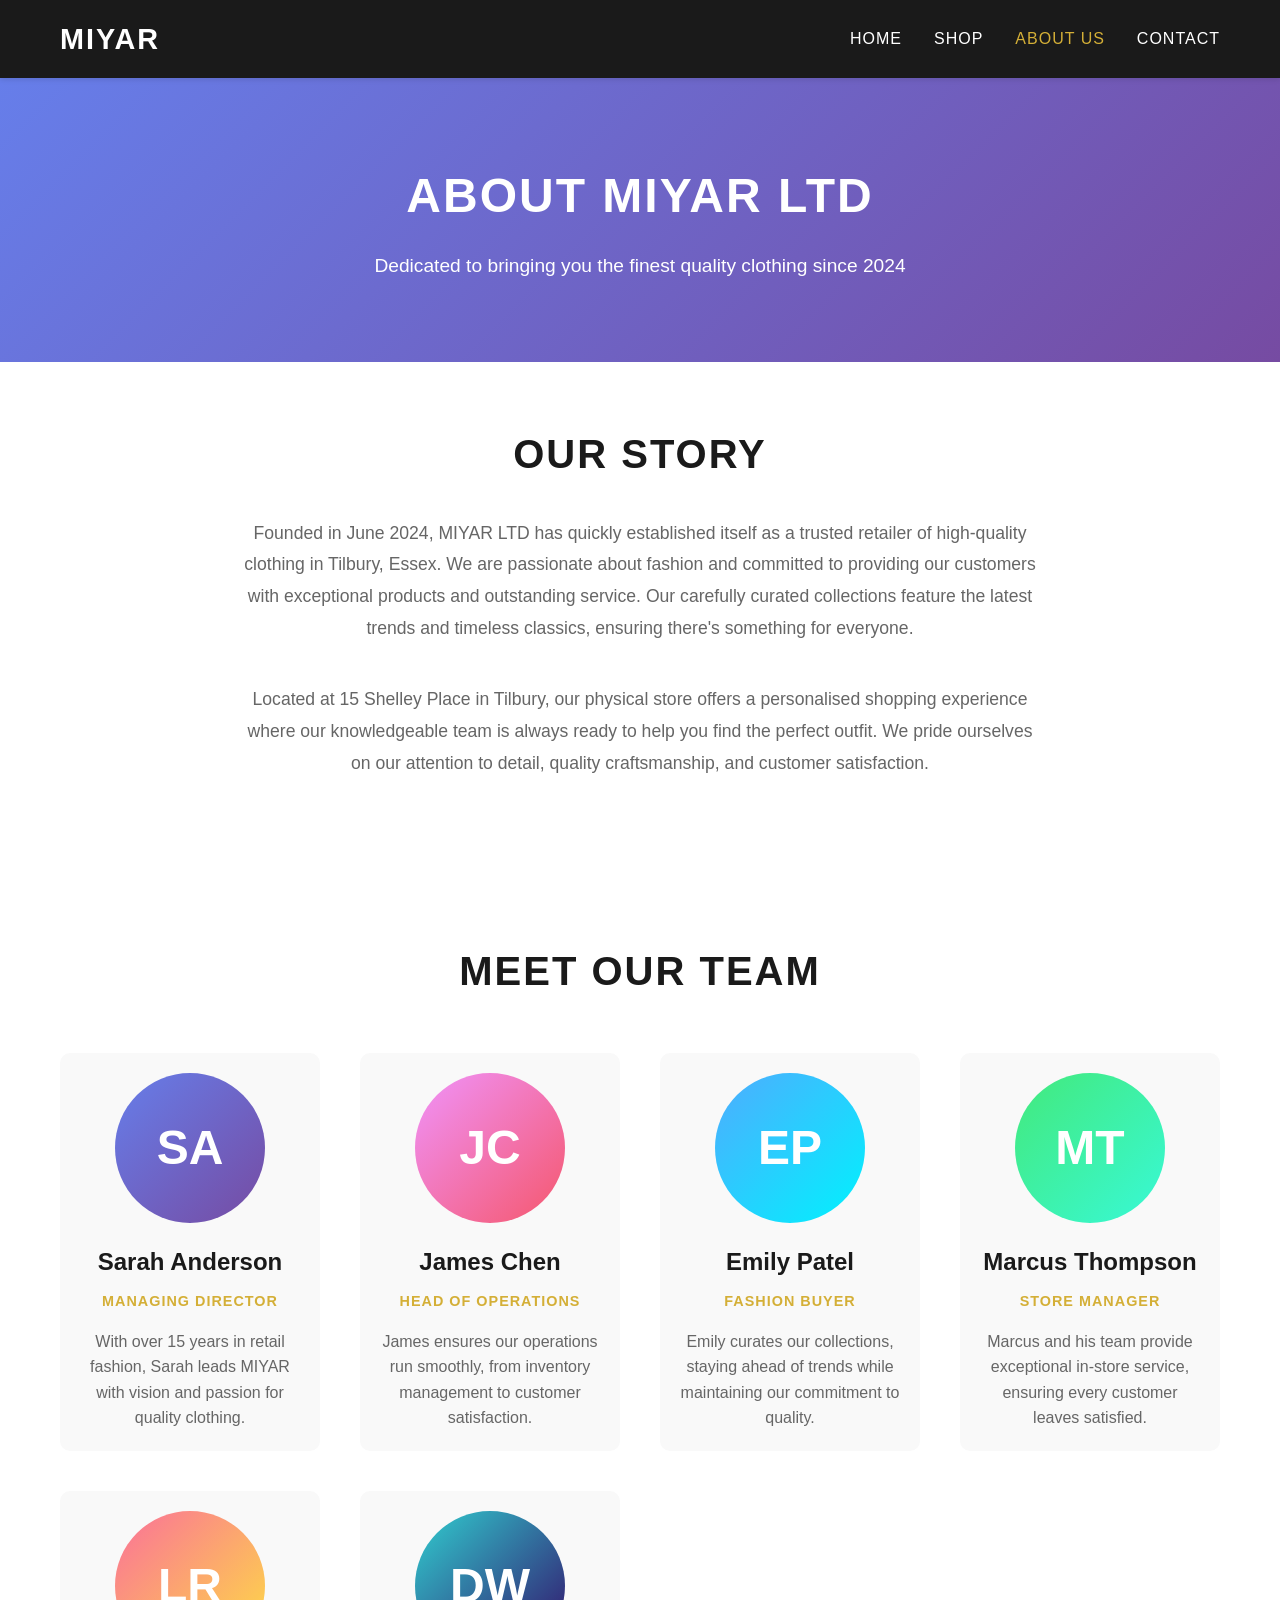
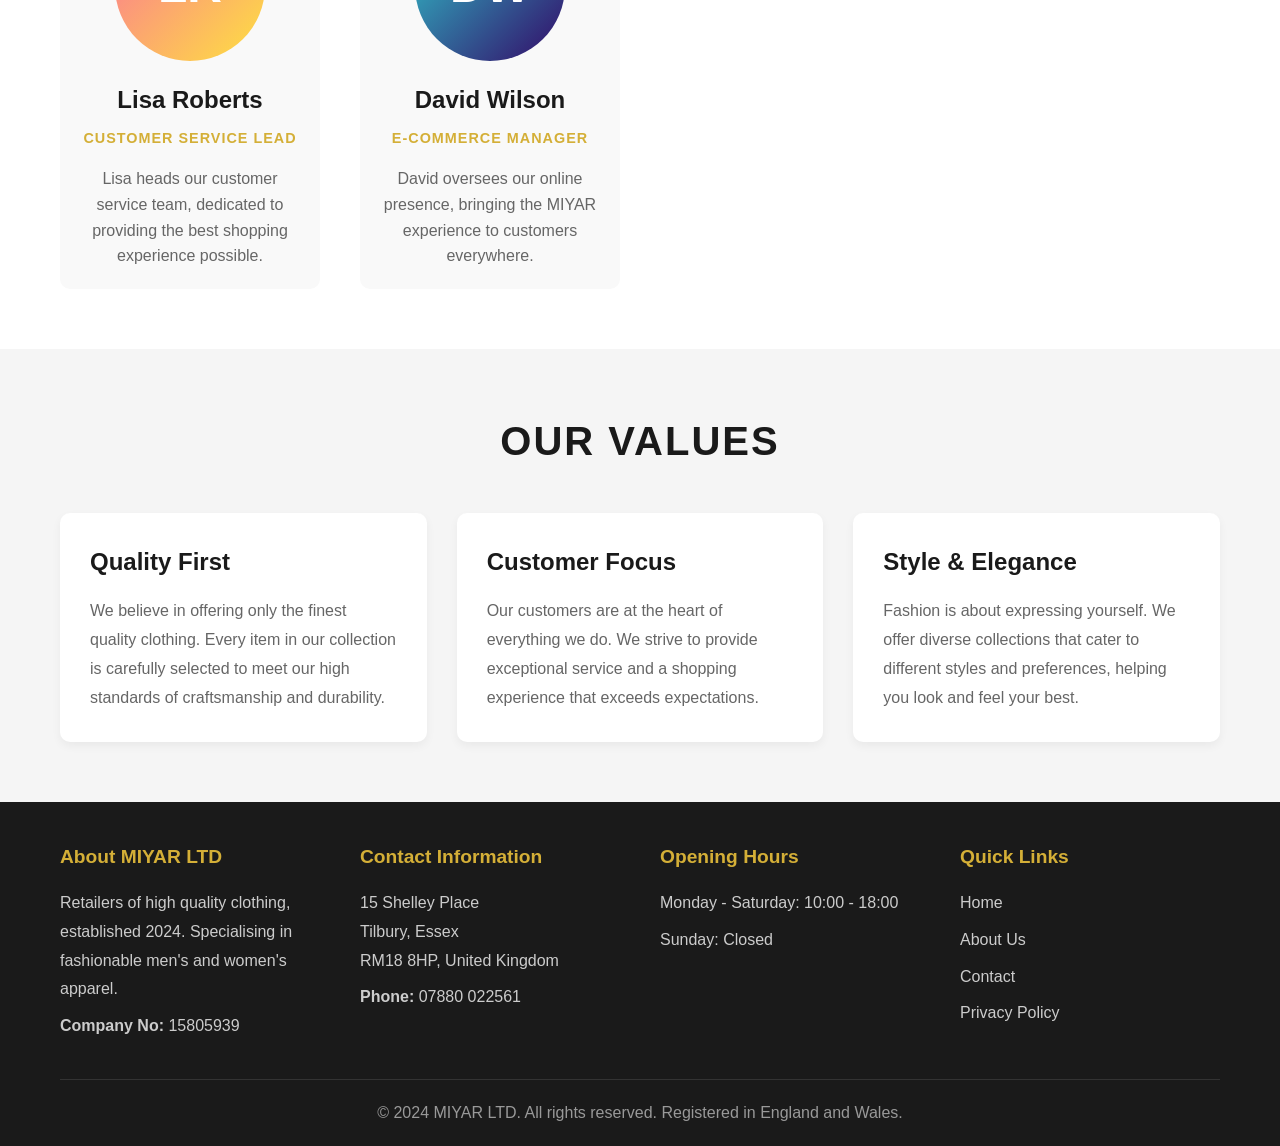
==== about.html @ 46262194 "Create MIYAR LTD website with complete pages - Add index.html with hero banner, product categories, " ====
<!DOCTYPE html>
<html lang="en">
<head>
    <meta charset="UTF-8">
    <meta name="viewport" content="width=device-width, initial-scale=1.0">
    <meta name="description" content="Learn about MIYAR LTD and our dedicated team of fashion professionals. Established in 2024, we are passionate about bringing quality clothing to Tilbury and beyond.">
    <meta name="keywords" content="about MIYAR, team, fashion professionals, Tilbury clothing store">
    <link rel="canonical" href="http://miyar.uk/about.html">
    <title>About Us - MIYAR LTD: Retailers of High Quality Clothing</title>
    <style>
        * {
            margin: 0;
            padding: 0;
            box-sizing: border-box;
        }

        body {
            font-family: 'Segoe UI', Tahoma, Geneva, Verdana, sans-serif;
            line-height: 1.6;
            color: #333;
            background-color: #fff;
        }

        /* Navigation */
        nav {
            background-color: #1a1a1a;
            padding: 1rem 0;
            box-shadow: 0 2px 5px rgba(0,0,0,0.1);
            position: sticky;
            top: 0;
            z-index: 1000;
        }

        nav .container {
            max-width: 1200px;
            margin: 0 auto;
            padding: 0 20px;
            display: flex;
            justify-content: space-between;
            align-items: center;
        }

        nav .logo {
            color: #fff;
            font-size: 1.8rem;
            font-weight: bold;
            text-decoration: none;
            letter-spacing: 2px;
        }

        nav ul {
            display: flex;
            list-style: none;
            gap: 2rem;
        }

        nav ul li a {
            color: #fff;
            text-decoration: none;
            font-size: 1rem;
            transition: color 0.3s;
            text-transform: uppercase;
            letter-spacing: 1px;
        }

        nav ul li a:hover,
        nav ul li a.active {
            color: #d4af37;
        }

        /* Container */
        .container {
            max-width: 1200px;
            margin: 0 auto;
            padding: 0 20px;
        }

        /* Page Header */
        .page-header {
            background: linear-gradient(135deg, #667eea 0%, #764ba2 100%);
            color: #fff;
            padding: 80px 0;
            text-align: center;
        }

        .page-header h1 {
            font-size: 3rem;
            margin-bottom: 1rem;
            text-transform: uppercase;
            letter-spacing: 2px;
        }

        .page-header p {
            font-size: 1.2rem;
            max-width: 700px;
            margin: 0 auto;
        }

        /* Content Section */
        .content-section {
            padding: 60px 0;
        }

        .section-title {
            text-align: center;
            font-size: 2.5rem;
            margin-bottom: 2rem;
            color: #1a1a1a;
            text-transform: uppercase;
            letter-spacing: 2px;
        }

        .section-text {
            max-width: 800px;
            margin: 0 auto 40px;
            text-align: center;
            color: #666;
            font-size: 1.1rem;
            line-height: 1.8;
        }

        /* Team Section */
        .team-grid {
            display: grid;
            grid-template-columns: repeat(auto-fit, minmax(250px, 1fr));
            gap: 40px;
            margin-top: 50px;
        }

        .team-member {
            text-align: center;
            padding: 20px;
            background: #f9f9f9;
            border-radius: 10px;
            transition: transform 0.3s, box-shadow 0.3s;
        }

        .team-member:hover {
            transform: translateY(-5px);
            box-shadow: 0 8px 20px rgba(0,0,0,0.1);
        }

        .avatar {
            width: 150px;
            height: 150px;
            border-radius: 50%;
            margin: 0 auto 20px;
            display: flex;
            align-items: center;
            justify-content: center;
            font-size: 3rem;
            font-weight: bold;
            color: #fff;
            text-transform: uppercase;
        }

        .avatar-1 { background: linear-gradient(135deg, #667eea 0%, #764ba2 100%); }
        .avatar-2 { background: linear-gradient(135deg, #f093fb 0%, #f5576c 100%); }
        .avatar-3 { background: linear-gradient(135deg, #4facfe 0%, #00f2fe 100%); }
        .avatar-4 { background: linear-gradient(135deg, #43e97b 0%, #38f9d7 100%); }
        .avatar-5 { background: linear-gradient(135deg, #fa709a 0%, #fee140 100%); }
        .avatar-6 { background: linear-gradient(135deg, #30cfd0 0%, #330867 100%); }

        .team-member h3 {
            font-size: 1.5rem;
            margin-bottom: 0.5rem;
            color: #1a1a1a;
        }

        .team-member .role {
            color: #d4af37;
            font-weight: bold;
            margin-bottom: 1rem;
            text-transform: uppercase;
            letter-spacing: 1px;
            font-size: 0.9rem;
        }

        .team-member p {
            color: #666;
            line-height: 1.6;
        }

        /* Values Section */
        .values-section {
            background-color: #f5f5f5;
            padding: 60px 0;
        }

        .values-grid {
            display: grid;
            grid-template-columns: repeat(auto-fit, minmax(300px, 1fr));
            gap: 30px;
            margin-top: 40px;
        }

        .value-card {
            background: #fff;
            padding: 30px;
            border-radius: 10px;
            box-shadow: 0 4px 10px rgba(0,0,0,0.05);
        }

        .value-card h3 {
            font-size: 1.5rem;
            margin-bottom: 1rem;
            color: #1a1a1a;
        }

        .value-card p {
            color: #666;
            line-height: 1.8;
        }

        /* Footer */
        footer {
            background-color: #1a1a1a;
            color: #fff;
            padding: 40px 0 20px;
        }

        .footer-content {
            display: grid;
            grid-template-columns: repeat(auto-fit, minmax(250px, 1fr));
            gap: 40px;
            margin-bottom: 30px;
        }

        .footer-section h3 {
            margin-bottom: 1rem;
            color: #d4af37;
            font-size: 1.2rem;
        }

        .footer-section p,
        .footer-section a {
            color: #ccc;
            text-decoration: none;
            display: block;
            margin-bottom: 0.5rem;
            line-height: 1.8;
        }

        .footer-section a:hover {
            color: #d4af37;
        }

        .footer-links {
            list-style: none;
        }

        .footer-links li {
            margin-bottom: 0.5rem;
        }

        .footer-bottom {
            text-align: center;
            padding-top: 20px;
            border-top: 1px solid #333;
            color: #999;
        }

        /* Responsive */
        @media (max-width: 768px) {
            nav .container {
                flex-direction: column;
                gap: 1rem;
            }

            nav ul {
                flex-wrap: wrap;
                justify-content: center;
                gap: 1rem;
            }

            .page-header h1 {
                font-size: 2rem;
            }

            .section-title {
                font-size: 2rem;
            }

            .team-grid {
                grid-template-columns: 1fr;
            }
        }
    </style>
</head>
<body>
    <!-- Navigation -->
    <nav>
        <div class="container">
            <a href="index.html" class="logo">MIYAR</a>
            <ul>
                <li><a href="index.html">Home</a></li>
                <li><a href="index.html#shop">Shop</a></li>
                <li><a href="about.html" class="active">About Us</a></li>
                <li><a href="contact.html">Contact</a></li>
            </ul>
        </div>
    </nav>

    <!-- Page Header -->
    <section class="page-header">
        <div class="container">
            <h1>About MIYAR LTD</h1>
            <p>Dedicated to bringing you the finest quality clothing since 2024</p>
        </div>
    </section>

    <!-- About Content -->
    <section class="content-section">
        <div class="container">
            <h2 class="section-title">Our Story</h2>
            <p class="section-text">
                Founded in June 2024, MIYAR LTD has quickly established itself as a trusted retailer of high-quality clothing
                in Tilbury, Essex. We are passionate about fashion and committed to providing our customers with exceptional
                products and outstanding service. Our carefully curated collections feature the latest trends and timeless classics,
                ensuring there's something for everyone.
            </p>
            <p class="section-text">
                Located at 15 Shelley Place in Tilbury, our physical store offers a personalised shopping experience where our
                knowledgeable team is always ready to help you find the perfect outfit. We pride ourselves on our attention to
                detail, quality craftsmanship, and customer satisfaction.
            </p>
        </div>
    </section>

    <!-- Team Section -->
    <section class="content-section" style="background-color: #fff;">
        <div class="container">
            <h2 class="section-title">Meet Our Team</h2>
            <div class="team-grid">
                <div class="team-member">
                    <div class="avatar avatar-1">SA</div>
                    <h3>Sarah Anderson</h3>
                    <p class="role">Managing Director</p>
                    <p>With over 15 years in retail fashion, Sarah leads MIYAR with vision and passion for quality clothing.</p>
                </div>
                <div class="team-member">
                    <div class="avatar avatar-2">JC</div>
                    <h3>James Chen</h3>
                    <p class="role">Head of Operations</p>
                    <p>James ensures our operations run smoothly, from inventory management to customer satisfaction.</p>
                </div>
                <div class="team-member">
                    <div class="avatar avatar-3">EP</div>
                    <h3>Emily Patel</h3>
                    <p class="role">Fashion Buyer</p>
                    <p>Emily curates our collections, staying ahead of trends while maintaining our commitment to quality.</p>
                </div>
                <div class="team-member">
                    <div class="avatar avatar-4">MT</div>
                    <h3>Marcus Thompson</h3>
                    <p class="role">Store Manager</p>
                    <p>Marcus and his team provide exceptional in-store service, ensuring every customer leaves satisfied.</p>
                </div>
                <div class="team-member">
                    <div class="avatar avatar-5">LR</div>
                    <h3>Lisa Roberts</h3>
                    <p class="role">Customer Service Lead</p>
                    <p>Lisa heads our customer service team, dedicated to providing the best shopping experience possible.</p>
                </div>
                <div class="team-member">
                    <div class="avatar avatar-6">DW</div>
                    <h3>David Wilson</h3>
                    <p class="role">E-Commerce Manager</p>
                    <p>David oversees our online presence, bringing the MIYAR experience to customers everywhere.</p>
                </div>
            </div>
        </div>
    </section>

    <!-- Values Section -->
    <section class="values-section">
        <div class="container">
            <h2 class="section-title">Our Values</h2>
            <div class="values-grid">
                <div class="value-card">
                    <h3>Quality First</h3>
                    <p>We believe in offering only the finest quality clothing. Every item in our collection is carefully selected
                    to meet our high standards of craftsmanship and durability.</p>
                </div>
                <div class="value-card">
                    <h3>Customer Focus</h3>
                    <p>Our customers are at the heart of everything we do. We strive to provide exceptional service and a shopping
                    experience that exceeds expectations.</p>
                </div>
                <div class="value-card">
                    <h3>Style & Elegance</h3>
                    <p>Fashion is about expressing yourself. We offer diverse collections that cater to different styles and
                    preferences, helping you look and feel your best.</p>
                </div>
            </div>
        </div>
    </section>

    <!-- Footer -->
    <footer>
        <div class="container">
            <div class="footer-content">
                <div class="footer-section">
                    <h3>About MIYAR LTD</h3>
                    <p>Retailers of high quality clothing, established 2024. Specialising in fashionable men's and women's apparel.</p>
                    <p><strong>Company No:</strong> 15805939</p>
                </div>
                <div class="footer-section">
                    <h3>Contact Information</h3>
                    <p>15 Shelley Place<br>
                    Tilbury, Essex<br>
                    RM18 8HP, United Kingdom</p>
                    <p><strong>Phone:</strong> 07880 022561</p>
                </div>
                <div class="footer-section">
                    <h3>Opening Hours</h3>
                    <p>Monday - Saturday: 10:00 - 18:00</p>
                    <p>Sunday: Closed</p>
                </div>
                <div class="footer-section">
                    <h3>Quick Links</h3>
                    <ul class="footer-links">
                        <li><a href="index.html">Home</a></li>
                        <li><a href="about.html">About Us</a></li>
                        <li><a href="contact.html">Contact</a></li>
                        <li><a href="privacy.html">Privacy Policy</a></li>
                    </ul>
                </div>
            </div>
            <div class="footer-bottom">
                <p>&copy; 2024 MIYAR LTD. All rights reserved. Registered in England and Wales.</p>
            </div>
        </div>
    </footer>
</body>
</html>
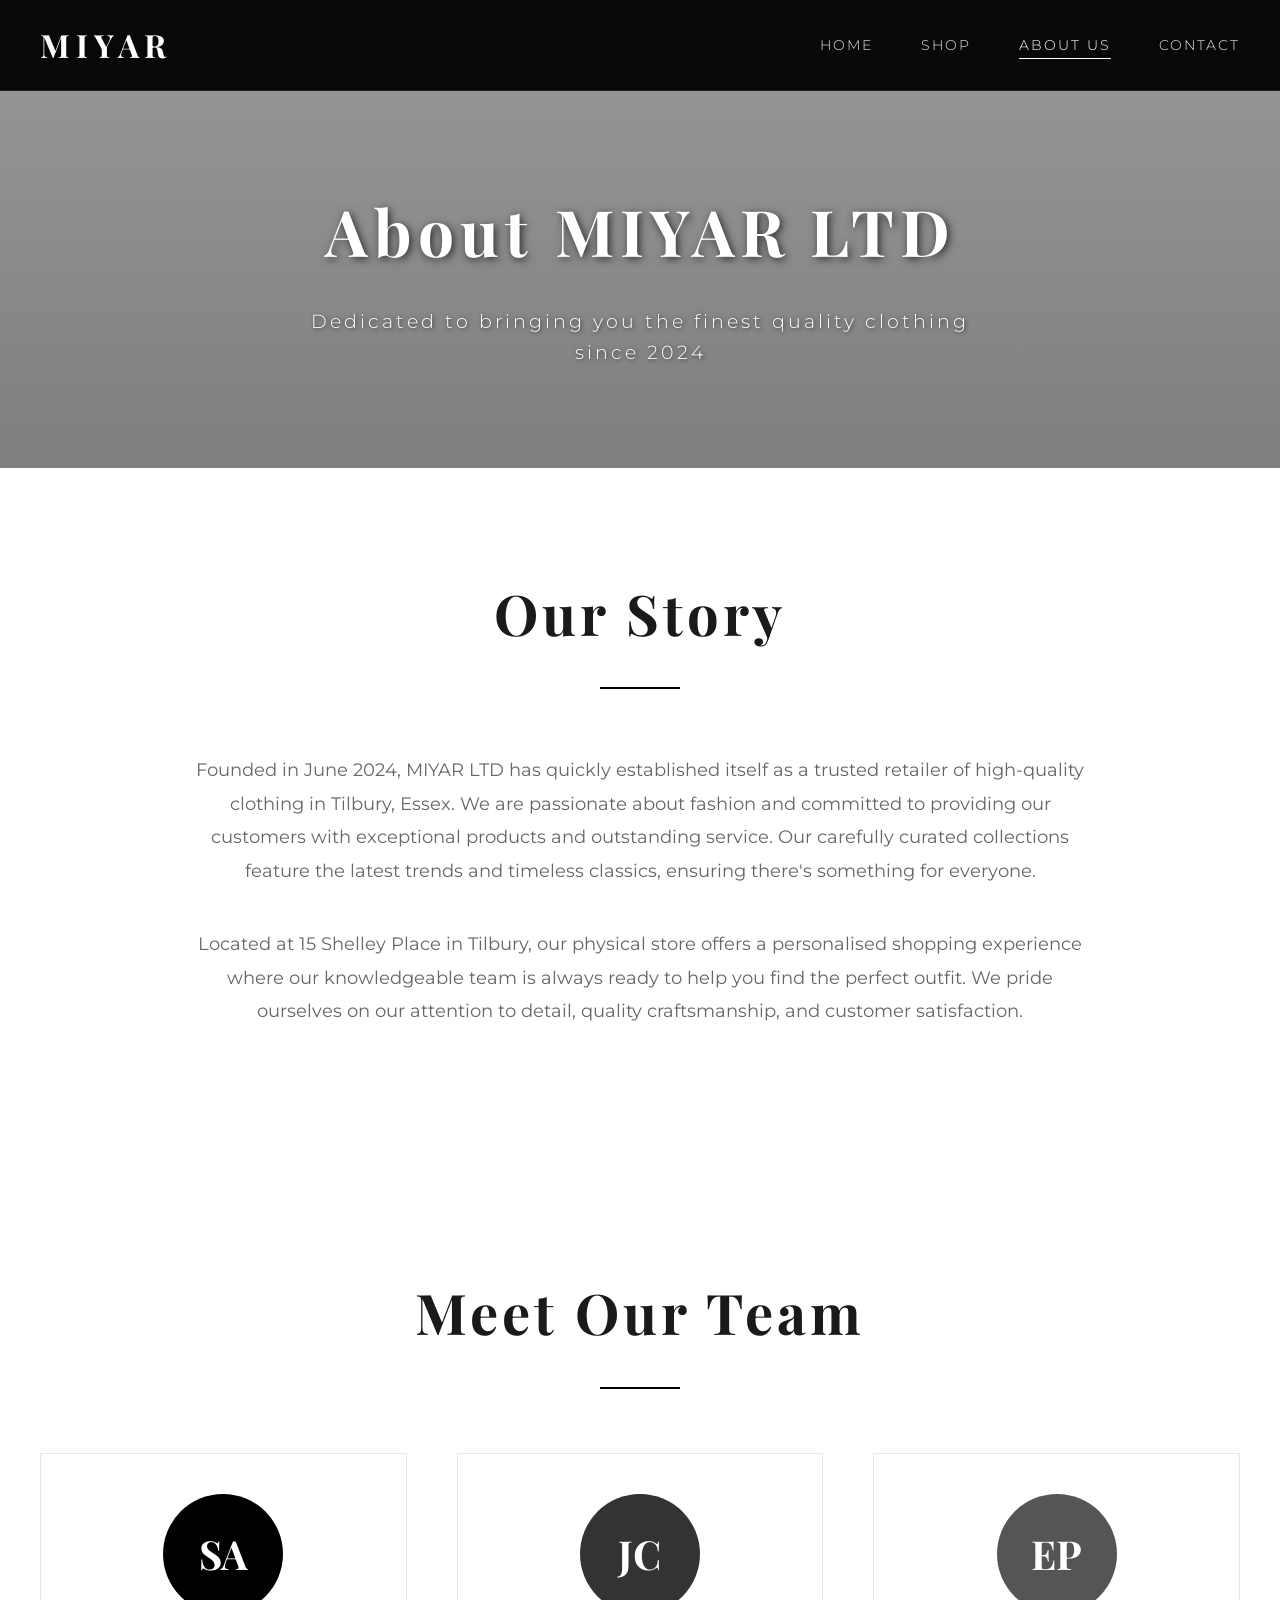
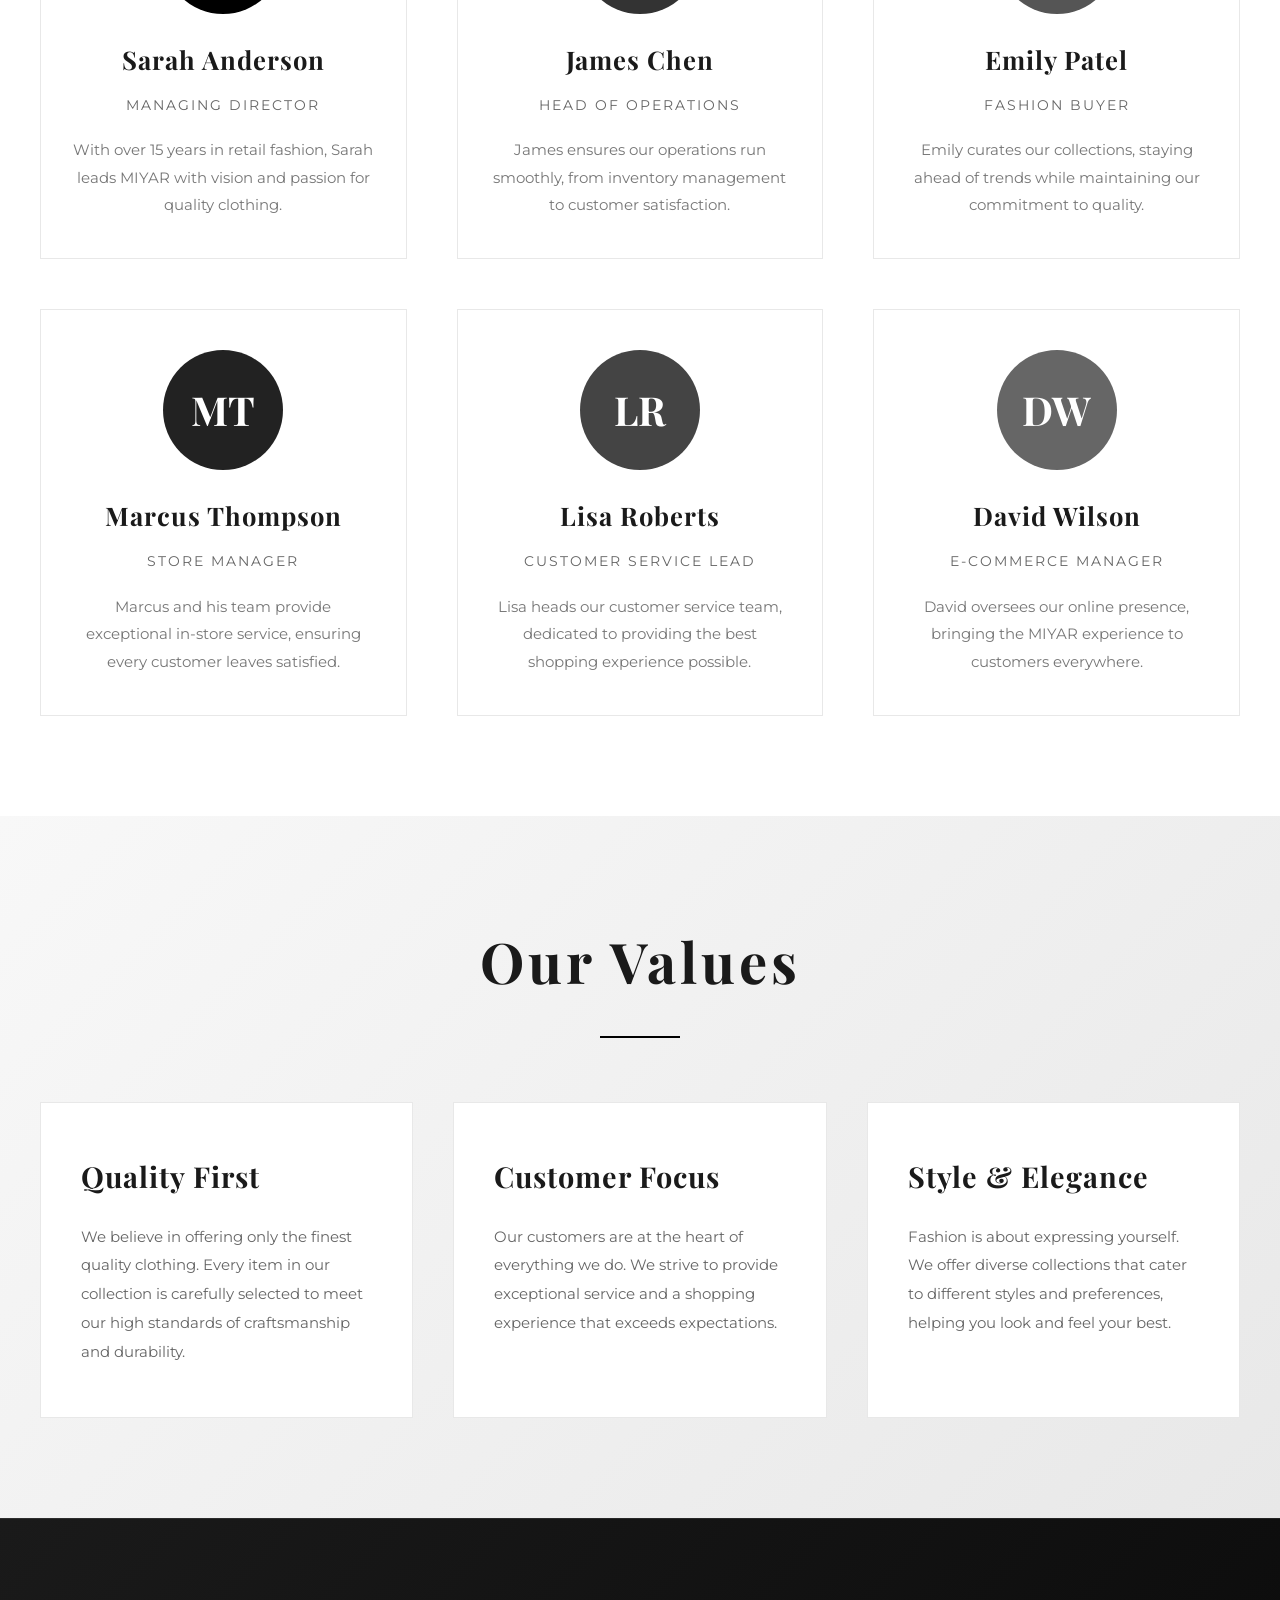
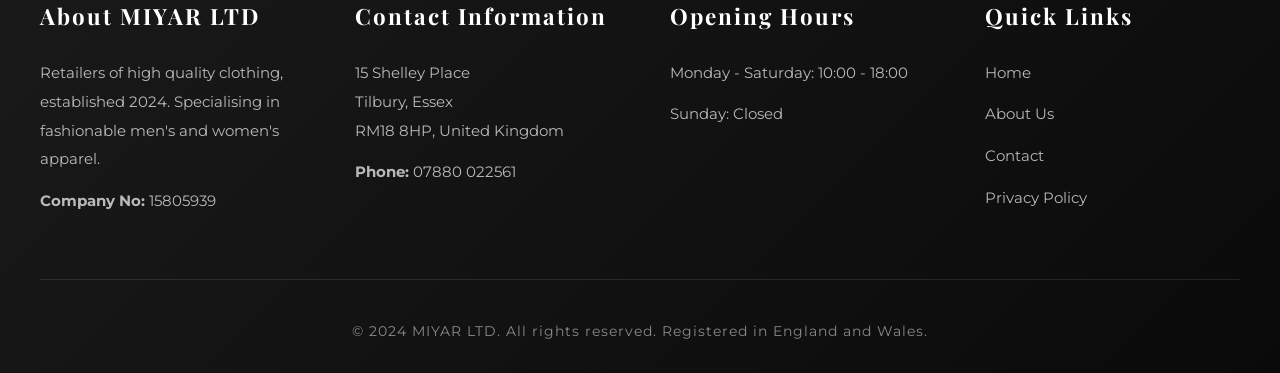
==== commit 4f790242: "Transform MIYAR website with sleek fashion store styling - Updated all pages (index, about, contact," ====
--- a/about.html
+++ b/about.html
@@ -7,6 +7,7 @@
     <meta name="keywords" content="about MIYAR, team, fashion professionals, Tilbury clothing store">
     <link rel="canonical" href="http://miyar.uk/about.html">
     <title>About Us - MIYAR LTD: Retailers of High Quality Clothing</title>
+    <link href="https://fonts.googleapis.com/css2?family=Playfair+Display:wght@400;600;700;900&family=Montserrat:wght@300;400;500;600&display=swap" rel="stylesheet">
     <style>
         * {
             margin: 0;
@@ -15,26 +16,29 @@
         }
 
         body {
-            font-family: 'Segoe UI', Tahoma, Geneva, Verdana, sans-serif;
+            font-family: 'Montserrat', sans-serif;
             line-height: 1.6;
-            color: #333;
+            color: #2c2c2c;
             background-color: #fff;
+            overflow-x: hidden;
         }
 
         /* Navigation */
         nav {
-            background-color: #1a1a1a;
-            padding: 1rem 0;
-            box-shadow: 0 2px 5px rgba(0,0,0,0.1);
-            position: sticky;
+            background: rgba(0, 0, 0, 0.95);
+            backdrop-filter: blur(10px);
+            padding: 1.2rem 0;
+            position: fixed;
+            width: 100%;
             top: 0;
             z-index: 1000;
+            border-bottom: 1px solid rgba(255, 255, 255, 0.1);
         }
 
         nav .container {
-            max-width: 1200px;
+            max-width: 1400px;
             margin: 0 auto;
-            padding: 0 20px;
+            padding: 0 40px;
             display: flex;
             justify-content: space-between;
             align-items: center;
@@ -42,207 +46,272 @@
 
         nav .logo {
             color: #fff;
-            font-size: 1.8rem;
-            font-weight: bold;
+            font-size: 2rem;
+            font-weight: 700;
             text-decoration: none;
-            letter-spacing: 2px;
+            letter-spacing: 6px;
+            font-family: 'Playfair Display', serif;
         }
 
         nav ul {
             display: flex;
             list-style: none;
-            gap: 2rem;
+            gap: 3rem;
         }
 
         nav ul li a {
-            color: #fff;
+            color: rgba(255, 255, 255, 0.9);
             text-decoration: none;
-            font-size: 1rem;
-            transition: color 0.3s;
+            font-size: 0.9rem;
+            transition: all 0.3s ease;
             text-transform: uppercase;
-            letter-spacing: 1px;
+            letter-spacing: 2px;
+            font-weight: 300;
+            position: relative;
+        }
+
+        nav ul li a::after {
+            content: '';
+            position: absolute;
+            bottom: -5px;
+            left: 0;
+            width: 0;
+            height: 1px;
+            background-color: #fff;
+            transition: width 0.3s ease;
+        }
+
+        nav ul li a:hover::after,
+        nav ul li a.active::after {
+            width: 100%;
         }
 
         nav ul li a:hover,
         nav ul li a.active {
-            color: #d4af37;
+            color: #fff;
         }
 
         /* Container */
         .container {
-            max-width: 1200px;
+            max-width: 1400px;
             margin: 0 auto;
-            padding: 0 20px;
+            padding: 0 40px;
         }
 
         /* Page Header */
         .page-header {
-            background: linear-gradient(135deg, #667eea 0%, #764ba2 100%);
-            color: #fff;
-            padding: 80px 0;
+            background: linear-gradient(rgba(0,0,0,0.4), rgba(0,0,0,0.6)),
+                        url('https://i2-prod.glasgowlive.co.uk/incoming/article28412511.ece/ALTERNATES/s615/0_image001-2.png');
+            background-size: cover;
+            background-position: center;
+            background-attachment: fixed;
+            color: #fff;
+            padding: 180px 0 100px;
             text-align: center;
+            margin-top: 0;
         }
 
         .page-header h1 {
-            font-size: 3rem;
-            margin-bottom: 1rem;
-            text-transform: uppercase;
-            letter-spacing: 2px;
+            font-family: 'Playfair Display', serif;
+            font-size: 4rem;
+            margin-bottom: 1.5rem;
+            letter-spacing: 6px;
+            font-weight: 700;
+            text-shadow: 2px 2px 8px rgba(0,0,0,0.7);
         }
 
         .page-header p {
             font-size: 1.2rem;
             max-width: 700px;
             margin: 0 auto;
+            letter-spacing: 3px;
+            font-weight: 300;
+            text-shadow: 1px 1px 4px rgba(0,0,0,0.7);
         }
 
         /* Content Section */
         .content-section {
-            padding: 60px 0;
+            padding: 100px 0;
         }
 
         .section-title {
             text-align: center;
-            font-size: 2.5rem;
-            margin-bottom: 2rem;
+            font-family: 'Playfair Display', serif;
+            font-size: 3.5rem;
+            margin-bottom: 4rem;
             color: #1a1a1a;
-            text-transform: uppercase;
-            letter-spacing: 2px;
+            letter-spacing: 4px;
+            font-weight: 700;
+            position: relative;
+        }
+
+        .section-title::after {
+            content: '';
+            display: block;
+            width: 80px;
+            height: 2px;
+            background: #000;
+            margin: 30px auto 0;
         }
 
         .section-text {
-            max-width: 800px;
+            max-width: 900px;
             margin: 0 auto 40px;
             text-align: center;
             color: #666;
             font-size: 1.1rem;
-            line-height: 1.8;
+            line-height: 1.9;
         }
 
         /* Team Section */
         .team-grid {
             display: grid;
-            grid-template-columns: repeat(auto-fit, minmax(250px, 1fr));
-            gap: 40px;
-            margin-top: 50px;
+            grid-template-columns: repeat(auto-fit, minmax(280px, 1fr));
+            gap: 50px;
+            margin-top: 60px;
         }
 
         .team-member {
             text-align: center;
-            padding: 20px;
-            background: #f9f9f9;
-            border-radius: 10px;
-            transition: transform 0.3s, box-shadow 0.3s;
+            padding: 40px 30px;
+            background: #fff;
+            border: 1px solid #e8e8e8;
+            transition: all 0.3s ease;
         }
 
         .team-member:hover {
-            transform: translateY(-5px);
-            box-shadow: 0 8px 20px rgba(0,0,0,0.1);
+            transform: translateY(-10px);
+            box-shadow: 0 20px 40px rgba(0,0,0,0.1);
+            border-color: #000;
         }
 
         .avatar {
-            width: 150px;
-            height: 150px;
+            width: 120px;
+            height: 120px;
             border-radius: 50%;
-            margin: 0 auto 20px;
+            margin: 0 auto 25px;
             display: flex;
             align-items: center;
             justify-content: center;
-            font-size: 3rem;
+            font-family: 'Playfair Display', serif;
+            font-size: 2.5rem;
             font-weight: bold;
             color: #fff;
             text-transform: uppercase;
-        }
-
-        .avatar-1 { background: linear-gradient(135deg, #667eea 0%, #764ba2 100%); }
-        .avatar-2 { background: linear-gradient(135deg, #f093fb 0%, #f5576c 100%); }
-        .avatar-3 { background: linear-gradient(135deg, #4facfe 0%, #00f2fe 100%); }
-        .avatar-4 { background: linear-gradient(135deg, #43e97b 0%, #38f9d7 100%); }
-        .avatar-5 { background: linear-gradient(135deg, #fa709a 0%, #fee140 100%); }
-        .avatar-6 { background: linear-gradient(135deg, #30cfd0 0%, #330867 100%); }
+            transition: all 0.3s ease;
+        }
+
+        .team-member:hover .avatar {
+            transform: scale(1.1);
+        }
+
+        .avatar-1 { background: #000; }
+        .avatar-2 { background: #333; }
+        .avatar-3 { background: #555; }
+        .avatar-4 { background: #222; }
+        .avatar-5 { background: #444; }
+        .avatar-6 { background: #666; }
 
         .team-member h3 {
-            font-size: 1.5rem;
-            margin-bottom: 0.5rem;
+            font-family: 'Playfair Display', serif;
+            font-size: 1.6rem;
+            margin-bottom: 0.8rem;
             color: #1a1a1a;
+            letter-spacing: 1px;
         }
 
         .team-member .role {
-            color: #d4af37;
-            font-weight: bold;
-            margin-bottom: 1rem;
+            color: #666;
+            font-weight: 400;
+            margin-bottom: 1.2rem;
             text-transform: uppercase;
-            letter-spacing: 1px;
-            font-size: 0.9rem;
+            letter-spacing: 2px;
+            font-size: 0.85rem;
         }
 
         .team-member p {
-            color: #666;
-            line-height: 1.6;
+            color: #777;
+            line-height: 1.8;
+            font-size: 0.95rem;
         }
 
         /* Values Section */
         .values-section {
-            background-color: #f5f5f5;
-            padding: 60px 0;
+            background: linear-gradient(135deg, #f8f8f8 0%, #e8e8e8 100%);
+            padding: 100px 0;
         }
 
         .values-grid {
             display: grid;
-            grid-template-columns: repeat(auto-fit, minmax(300px, 1fr));
-            gap: 30px;
-            margin-top: 40px;
+            grid-template-columns: repeat(auto-fit, minmax(320px, 1fr));
+            gap: 40px;
+            margin-top: 60px;
         }
 
         .value-card {
             background: #fff;
-            padding: 30px;
-            border-radius: 10px;
-            box-shadow: 0 4px 10px rgba(0,0,0,0.05);
+            padding: 50px 40px;
+            transition: all 0.3s ease;
+            border: 1px solid #e8e8e8;
+        }
+
+        .value-card:hover {
+            transform: translateY(-5px);
+            box-shadow: 0 15px 35px rgba(0,0,0,0.1);
+            border-color: #000;
         }
 
         .value-card h3 {
-            font-size: 1.5rem;
-            margin-bottom: 1rem;
+            font-family: 'Playfair Display', serif;
+            font-size: 1.8rem;
+            margin-bottom: 1.5rem;
             color: #1a1a1a;
+            letter-spacing: 1px;
         }
 
         .value-card p {
             color: #666;
-            line-height: 1.8;
+            line-height: 1.9;
+            font-size: 0.95rem;
         }
 
         /* Footer */
         footer {
-            background-color: #1a1a1a;
-            color: #fff;
-            padding: 40px 0 20px;
+            background: linear-gradient(135deg, #1a1a1a 0%, #0a0a0a 100%);
+            color: #fff;
+            padding: 80px 0 30px;
+            border-top: 1px solid rgba(255, 255, 255, 0.1);
         }
 
         .footer-content {
             display: grid;
             grid-template-columns: repeat(auto-fit, minmax(250px, 1fr));
-            gap: 40px;
-            margin-bottom: 30px;
+            gap: 60px;
+            margin-bottom: 50px;
         }
 
         .footer-section h3 {
-            margin-bottom: 1rem;
-            color: #d4af37;
-            font-size: 1.2rem;
+            font-family: 'Playfair Display', serif;
+            margin-bottom: 1.5rem;
+            color: #fff;
+            font-size: 1.4rem;
+            letter-spacing: 2px;
         }
 
         .footer-section p,
         .footer-section a {
-            color: #ccc;
+            color: rgba(255, 255, 255, 0.7);
             text-decoration: none;
             display: block;
-            margin-bottom: 0.5rem;
-            line-height: 1.8;
+            margin-bottom: 0.8rem;
+            line-height: 1.9;
+            transition: all 0.3s ease;
+            font-size: 0.95rem;
         }
 
         .footer-section a:hover {
-            color: #d4af37;
+            color: #fff;
+            padding-left: 5px;
         }
 
         .footer-links {
@@ -250,14 +319,16 @@
         }
 
         .footer-links li {
-            margin-bottom: 0.5rem;
+            margin-bottom: 0.8rem;
         }
 
         .footer-bottom {
             text-align: center;
-            padding-top: 20px;
-            border-top: 1px solid #333;
-            color: #999;
+            padding-top: 40px;
+            border-top: 1px solid rgba(255, 255, 255, 0.1);
+            color: rgba(255, 255, 255, 0.5);
+            font-size: 0.9rem;
+            letter-spacing: 1px;
         }
 
         /* Responsive */
@@ -265,24 +336,61 @@
             nav .container {
                 flex-direction: column;
                 gap: 1rem;
+                padding: 0 20px;
             }
 
             nav ul {
                 flex-wrap: wrap;
                 justify-content: center;
-                gap: 1rem;
+                gap: 1.5rem;
+            }
+
+            nav ul li a {
+                font-size: 0.8rem;
+            }
+
+            .page-header {
+                background-attachment: scroll;
+                padding: 140px 0 80px;
+            }
+
+            .page-header h1 {
+                font-size: 2.5rem;
+                letter-spacing: 4px;
+            }
+
+            .section-title {
+                font-size: 2.5rem;
+                letter-spacing: 2px;
+            }
+
+            .content-section {
+                padding: 60px 0;
+            }
+
+            .container {
+                padding: 0 20px;
+            }
+
+            .team-grid {
+                grid-template-columns: 1fr;
+                gap: 30px;
+            }
+        }
+
+        @media (max-width: 480px) {
+            nav .logo {
+                font-size: 1.5rem;
+                letter-spacing: 4px;
             }
 
             .page-header h1 {
                 font-size: 2rem;
+                letter-spacing: 3px;
             }
 
             .section-title {
                 font-size: 2rem;
-            }
-
-            .team-grid {
-                grid-template-columns: 1fr;
             }
         }
     </style>
